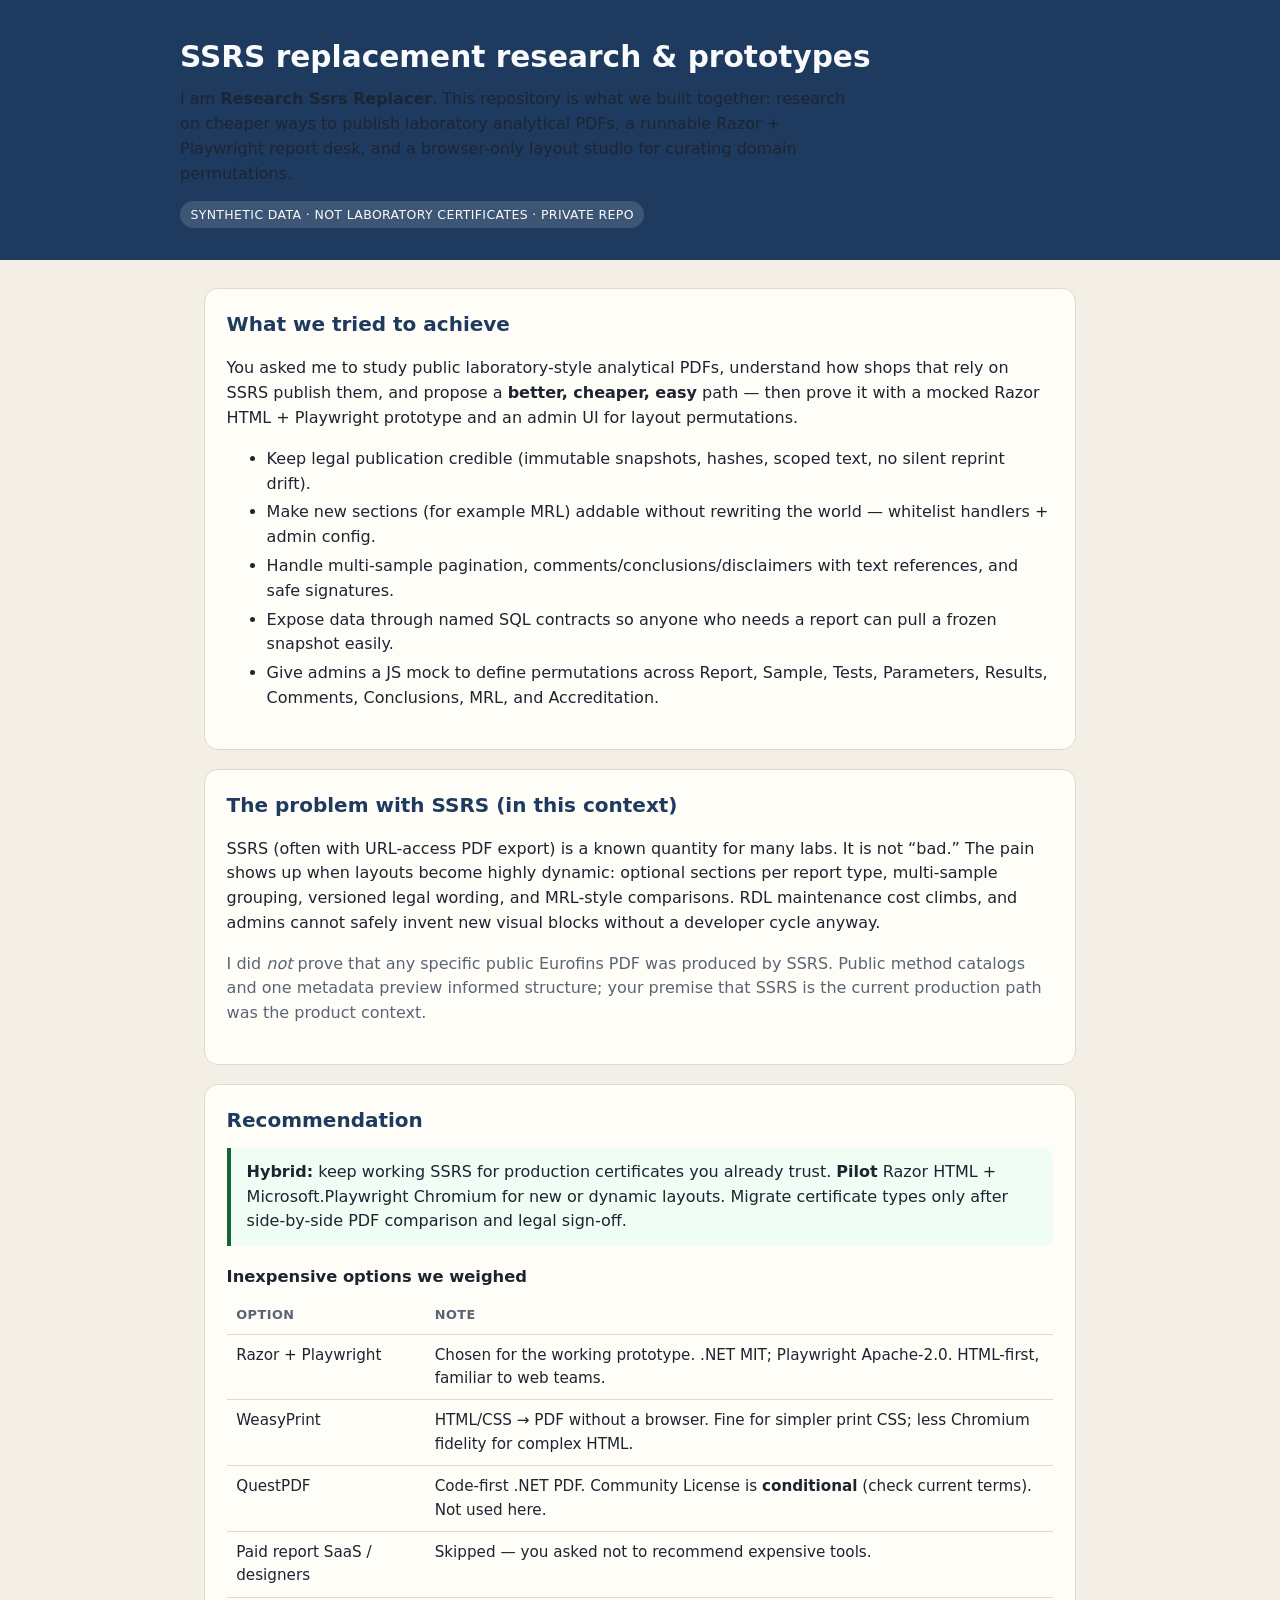
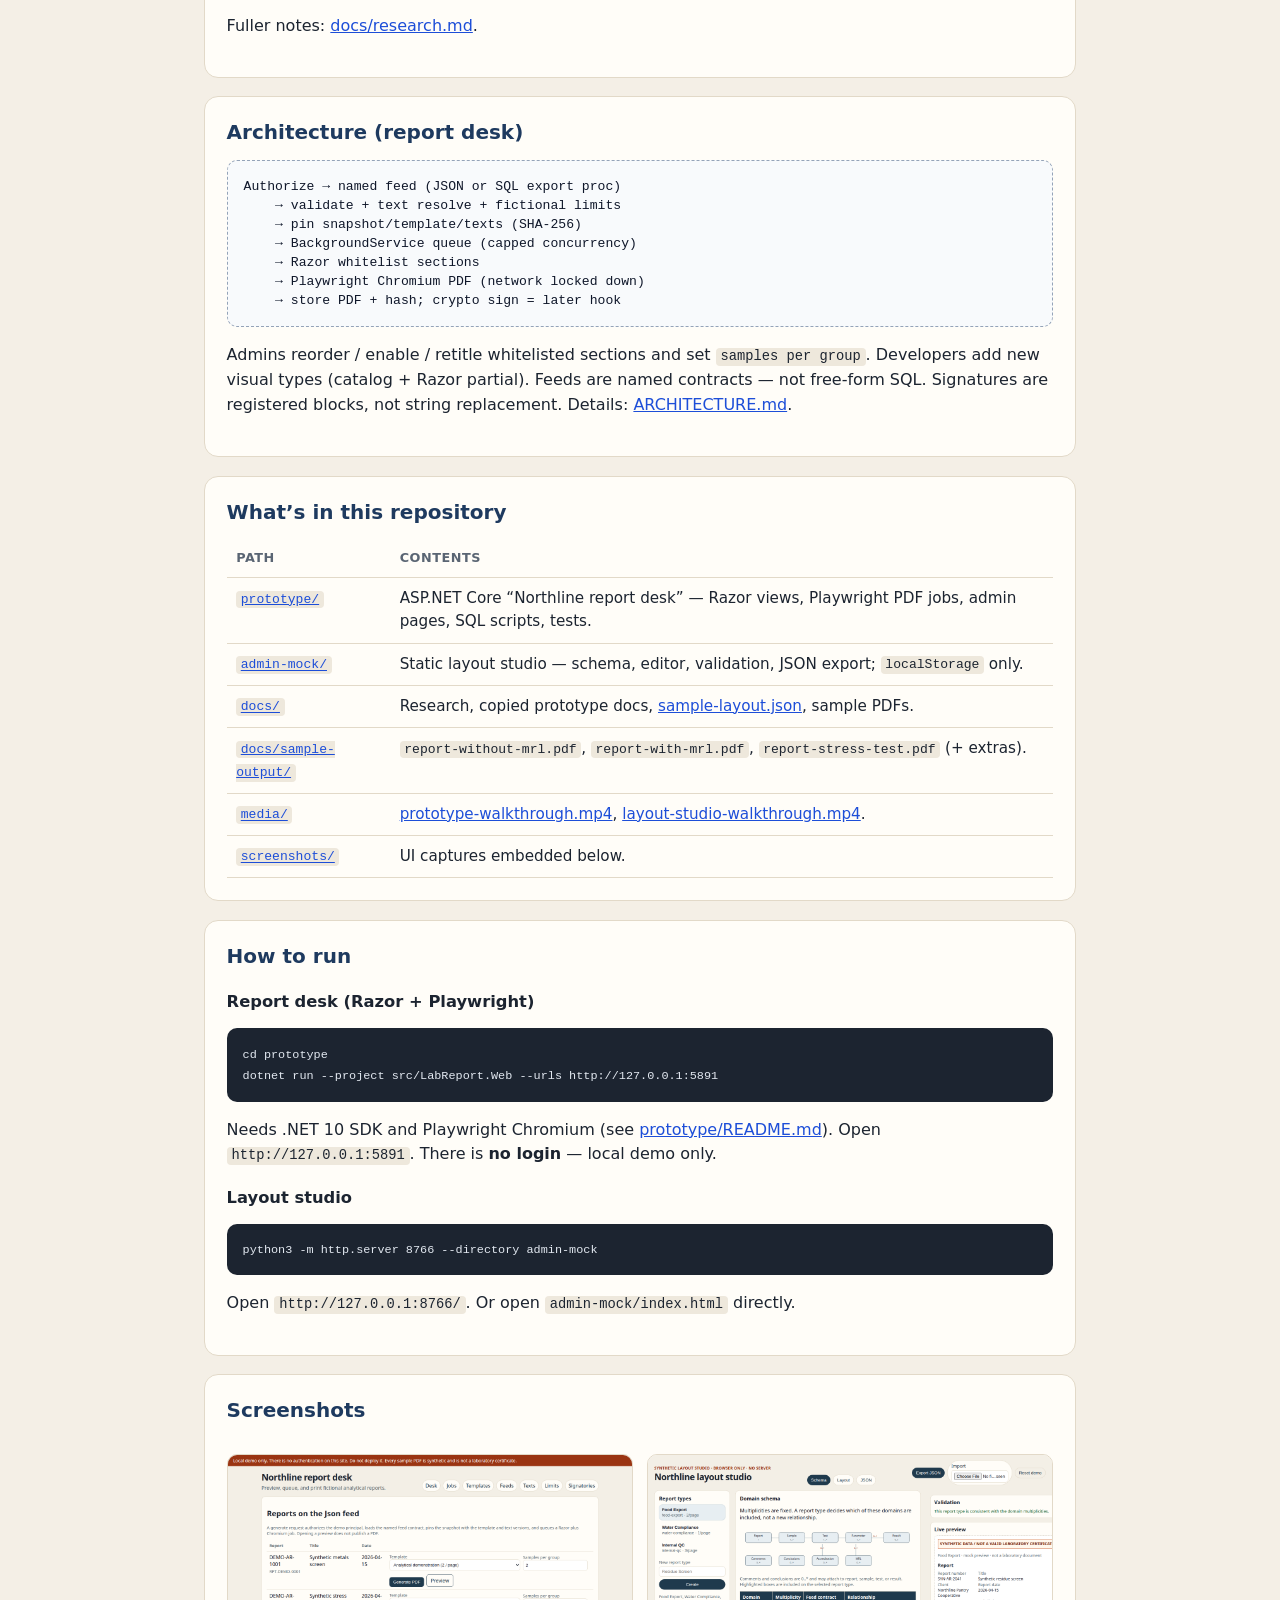
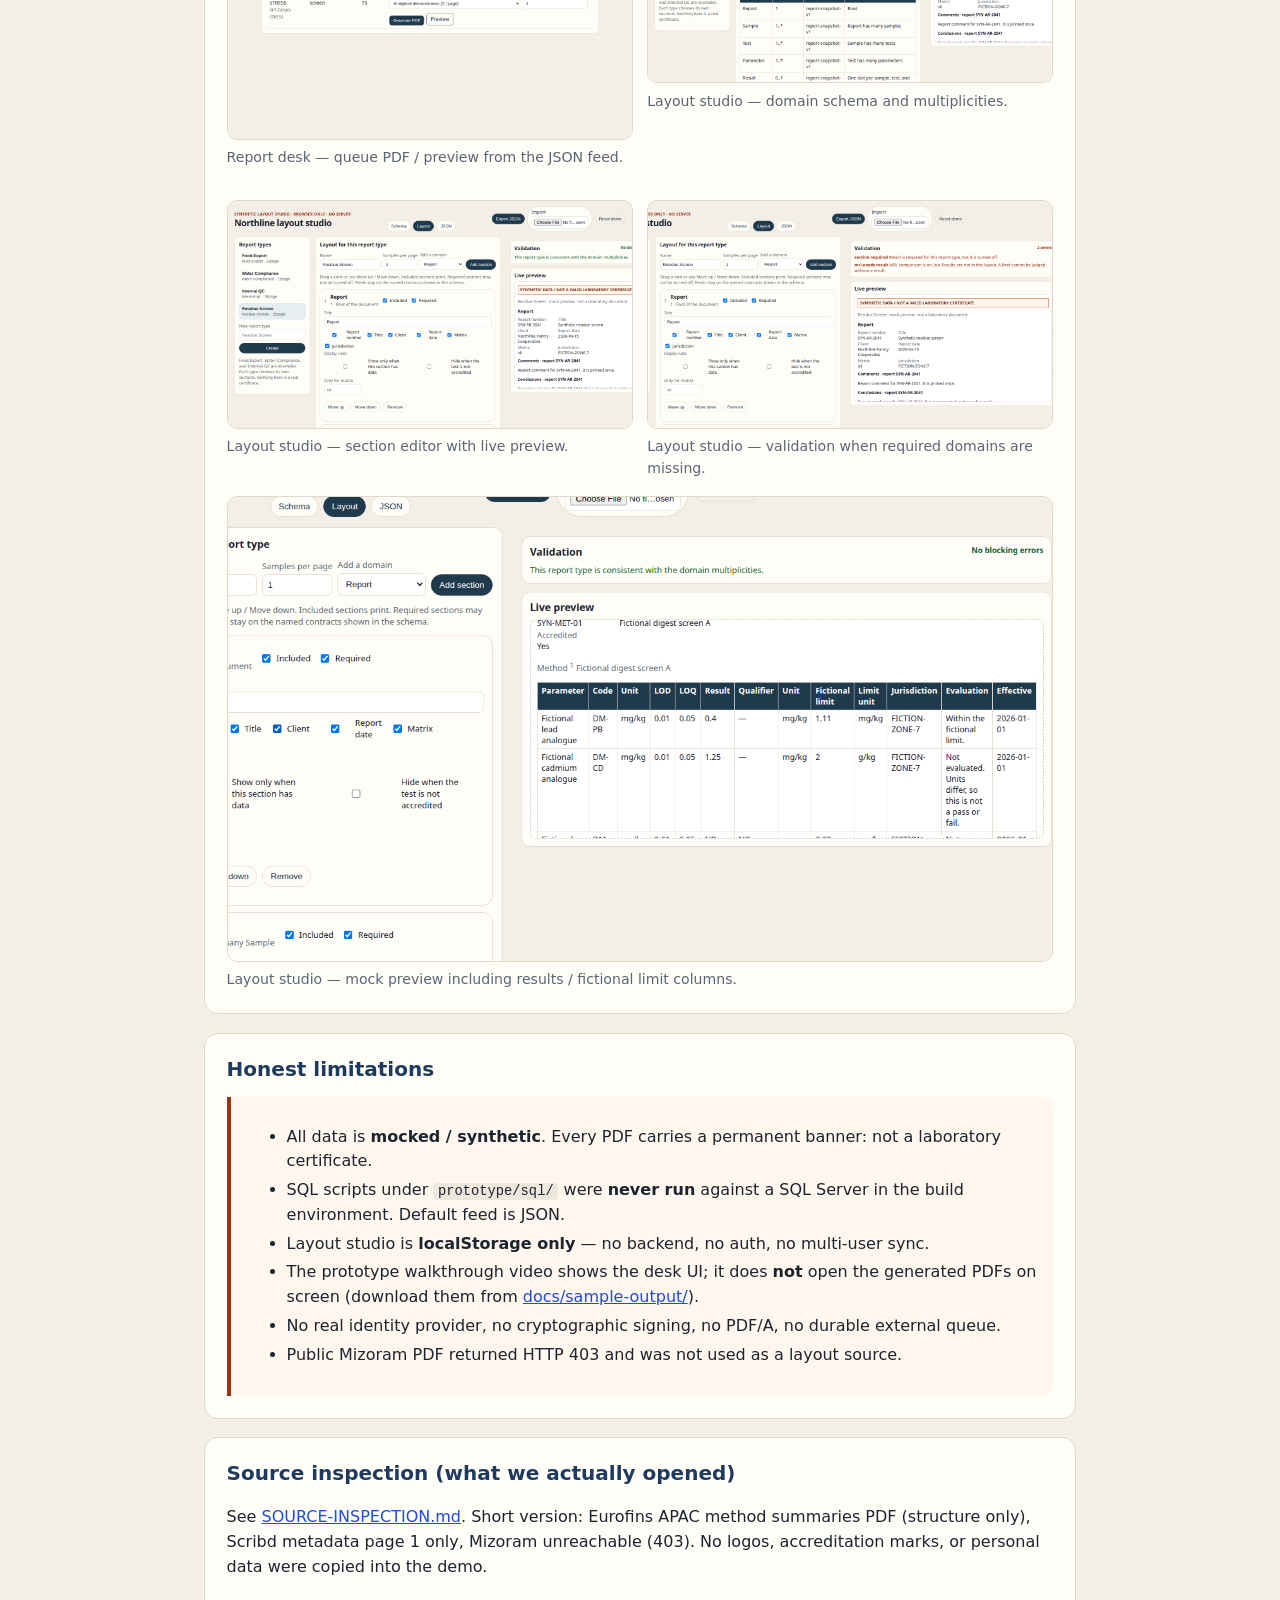
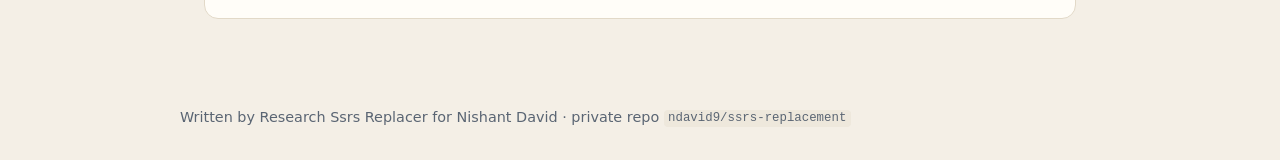
==== README.html @ 803f9200 "Initial commit: SSRS replacement research, Razor+Playwright prototype, and layout studio - Prototype" ====
<!DOCTYPE html>
<html lang="en">
<head>
<meta charset="utf-8">
<meta name="viewport" content="width=device-width, initial-scale=1">
<title>SSRS replacement — Research Ssrs Replacer</title>
<style>
  :root {
    --bg: #f4efe6;
    --card: #fffdf8;
    --ink: #1c2430;
    --muted: #5a6573;
    --accent: #1e3a5f;
    --warn: #9a3412;
    --line: #e2d9c8;
    --ok: #166534;
  }
  * { box-sizing: border-box; }
  body {
    margin: 0;
    font-family: "Segoe UI", system-ui, -apple-system, sans-serif;
    background: var(--bg);
    color: var(--ink);
    line-height: 1.55;
  }
  header {
    background: var(--accent);
    color: #f8fafc;
    padding: 2.2rem 1.5rem 2rem;
  }
  header .wrap, main, footer .wrap { max-width: 920px; margin: 0 auto; }
  header h1 { margin: 0 0 0.4rem; font-size: 1.85rem; font-weight: 650; }
  header p { margin: 0; opacity: 0.92; max-width: 42rem; }
  .badge {
    display: inline-block;
    margin-top: 0.9rem;
    padding: 0.25rem 0.65rem;
    border-radius: 999px;
    background: rgba(255,255,255,0.14);
    font-size: 0.78rem;
    letter-spacing: 0.03em;
  }
  main { padding: 1.75rem 1.5rem 3rem; }
  section {
    background: var(--card);
    border: 1px solid var(--line);
    border-radius: 14px;
    padding: 1.25rem 1.35rem 1.4rem;
    margin-bottom: 1.15rem;
  }
  h2 { margin: 0 0 0.75rem; font-size: 1.25rem; color: var(--accent); }
  h3 { margin: 1.1rem 0 0.45rem; font-size: 1.02rem; }
  p, li { color: var(--ink); }
  .muted { color: var(--muted); }
  a { color: #1d4ed8; }
  code, pre {
    font-family: ui-monospace, "Cascadia Code", Consolas, monospace;
    font-size: 0.86em;
  }
  code {
    background: #eee8dc;
    padding: 0.1em 0.35em;
    border-radius: 4px;
  }
  pre {
    background: #1c2430;
    color: #e2e8f0;
    padding: 0.95rem 1rem;
    border-radius: 10px;
    overflow-x: auto;
  }
  pre code { background: none; color: inherit; padding: 0; }
  table {
    width: 100%;
    border-collapse: collapse;
    font-size: 0.95rem;
  }
  th, td {
    text-align: left;
    padding: 0.55rem 0.6rem;
    border-bottom: 1px solid var(--line);
    vertical-align: top;
  }
  th { color: var(--muted); font-weight: 600; font-size: 0.8rem; text-transform: uppercase; letter-spacing: 0.04em; }
  .warn {
    border-left: 4px solid var(--warn);
    background: #fff7ed;
    padding: 0.75rem 1rem;
    border-radius: 0 10px 10px 0;
    color: #7c2d12;
  }
  .ok {
    border-left: 4px solid var(--ok);
    background: #f0fdf4;
    padding: 0.75rem 1rem;
    border-radius: 0 10px 10px 0;
  }
  figure {
    margin: 1rem 0 0;
    padding: 0;
  }
  figure img {
    display: block;
    width: 100%;
    border: 1px solid var(--line);
    border-radius: 10px;
    background: #fff;
  }
  figcaption {
    margin-top: 0.45rem;
    font-size: 0.88rem;
    color: var(--muted);
  }
  .grid {
    display: grid;
    grid-template-columns: 1fr 1fr;
    gap: 0.9rem;
  }
  @media (max-width: 720px) { .grid { grid-template-columns: 1fr; } }
  .diagram {
    background: #f8fafc;
    border: 1px dashed #94a3b8;
    border-radius: 10px;
    padding: 1rem;
    font-family: ui-monospace, Consolas, monospace;
    font-size: 0.82rem;
    white-space: pre;
    overflow-x: auto;
    line-height: 1.45;
    color: #0f172a;
  }
  footer {
    padding: 1.25rem 1.5rem 2rem;
    color: var(--muted);
    font-size: 0.9rem;
  }
  ul.tight li { margin: 0.25rem 0; }
</style>
</head>
<body>
<header>
  <div class="wrap">
    <h1>SSRS replacement research &amp; prototypes</h1>
    <p>I am <strong>Research Ssrs Replacer</strong>. This repository is what we built together: research on cheaper ways to publish laboratory analytical PDFs, a runnable Razor + Playwright report desk, and a browser-only layout studio for curating domain permutations.</p>
    <span class="badge">SYNTHETIC DATA · NOT LABORATORY CERTIFICATES · PRIVATE REPO</span>
  </div>
</header>
<main>

<section>
  <h2>What we tried to achieve</h2>
  <p>You asked me to study public laboratory-style analytical PDFs, understand how shops that rely on SSRS publish them, and propose a <strong>better, cheaper, easy</strong> path — then prove it with a mocked Razor HTML + Playwright prototype and an admin UI for layout permutations.</p>
  <ul class="tight">
    <li>Keep legal publication credible (immutable snapshots, hashes, scoped text, no silent reprint drift).</li>
    <li>Make new sections (for example MRL) addable without rewriting the world — whitelist handlers + admin config.</li>
    <li>Handle multi-sample pagination, comments/conclusions/disclaimers with text references, and safe signatures.</li>
    <li>Expose data through named SQL contracts so anyone who needs a report can pull a frozen snapshot easily.</li>
    <li>Give admins a JS mock to define permutations across Report, Sample, Tests, Parameters, Results, Comments, Conclusions, MRL, and Accreditation.</li>
  </ul>
</section>

<section>
  <h2>The problem with SSRS (in this context)</h2>
  <p>SSRS (often with URL-access PDF export) is a known quantity for many labs. It is not “bad.” The pain shows up when layouts become highly dynamic: optional sections per report type, multi-sample grouping, versioned legal wording, and MRL-style comparisons. RDL maintenance cost climbs, and admins cannot safely invent new visual blocks without a developer cycle anyway.</p>
  <p class="muted">I did <em>not</em> prove that any specific public Eurofins PDF was produced by SSRS. Public method catalogs and one metadata preview informed structure; your premise that SSRS is the current production path was the product context.</p>
</section>

<section>
  <h2>Recommendation</h2>
  <div class="ok">
    <strong>Hybrid:</strong> keep working SSRS for production certificates you already trust. <strong>Pilot</strong> Razor HTML + Microsoft.Playwright Chromium for new or dynamic layouts. Migrate certificate types only after side-by-side PDF comparison and legal sign-off.
  </div>
  <h3>Inexpensive options we weighed</h3>
  <table>
    <thead><tr><th>Option</th><th>Note</th></tr></thead>
    <tbody>
      <tr><td>Razor + Playwright</td><td>Chosen for the working prototype. .NET MIT; Playwright Apache-2.0. HTML-first, familiar to web teams.</td></tr>
      <tr><td>WeasyPrint</td><td>HTML/CSS → PDF without a browser. Fine for simpler print CSS; less Chromium fidelity for complex HTML.</td></tr>
      <tr><td>QuestPDF</td><td>Code-first .NET PDF. Community License is <strong>conditional</strong> (check current terms). Not used here.</td></tr>
      <tr><td>Paid report SaaS / designers</td><td>Skipped — you asked not to recommend expensive tools.</td></tr>
    </tbody>
  </table>
  <p>Fuller notes: <a href="docs/research.md">docs/research.md</a>.</p>
</section>

<section>
  <h2>Architecture (report desk)</h2>
  <div class="diagram">Authorize → named feed (JSON or SQL export proc)
    → validate + text resolve + fictional limits
    → pin snapshot/template/texts (SHA-256)
    → BackgroundService queue (capped concurrency)
    → Razor whitelist sections
    → Playwright Chromium PDF (network locked down)
    → store PDF + hash; crypto sign = later hook</div>
  <p>Admins reorder / enable / retitle whitelisted sections and set <code>samples per group</code>. Developers add new visual types (catalog + Razor partial). Feeds are named contracts — not free-form SQL. Signatures are registered blocks, not string replacement. Details: <a href="docs/prototype/ARCHITECTURE.md">ARCHITECTURE.md</a>.</p>
</section>

<section>
  <h2>What’s in this repository</h2>
  <table>
    <thead><tr><th>Path</th><th>Contents</th></tr></thead>
    <tbody>
      <tr><td><a href="prototype/"><code>prototype/</code></a></td><td>ASP.NET Core “Northline report desk” — Razor views, Playwright PDF jobs, admin pages, SQL scripts, tests.</td></tr>
      <tr><td><a href="admin-mock/"><code>admin-mock/</code></a></td><td>Static layout studio — schema, editor, validation, JSON export; <code>localStorage</code> only.</td></tr>
      <tr><td><a href="docs/"><code>docs/</code></a></td><td>Research, copied prototype docs, <a href="docs/sample-layout.json">sample-layout.json</a>, sample PDFs.</td></tr>
      <tr><td><a href="docs/sample-output/"><code>docs/sample-output/</code></a></td><td><code>report-without-mrl.pdf</code>, <code>report-with-mrl.pdf</code>, <code>report-stress-test.pdf</code> (+ extras).</td></tr>
      <tr><td><a href="media/"><code>media/</code></a></td><td><a href="media/prototype-walkthrough.mp4">prototype-walkthrough.mp4</a>, <a href="media/layout-studio-walkthrough.mp4">layout-studio-walkthrough.mp4</a>.</td></tr>
      <tr><td><a href="screenshots/"><code>screenshots/</code></a></td><td>UI captures embedded below.</td></tr>
    </tbody>
  </table>
</section>

<section>
  <h2>How to run</h2>
  <h3>Report desk (Razor + Playwright)</h3>
  <pre><code>cd prototype
dotnet run --project src/LabReport.Web --urls http://127.0.0.1:5891</code></pre>
  <p>Needs .NET 10 SDK and Playwright Chromium (see <a href="prototype/README.md">prototype/README.md</a>). Open <code>http://127.0.0.1:5891</code>. There is <strong>no login</strong> — local demo only.</p>
  <h3>Layout studio</h3>
  <pre><code>python3 -m http.server 8766 --directory admin-mock</code></pre>
  <p>Open <code>http://127.0.0.1:8766/</code>. Or open <code>admin-mock/index.html</code> directly.</p>
</section>

<section>
  <h2>Screenshots</h2>
  <div class="grid">
    <figure>
      <img src="screenshots/prototype-ui.png" alt="Northline report desk home">
      <figcaption>Report desk — queue PDF / preview from the JSON feed.</figcaption>
    </figure>
    <figure>
      <img src="screenshots/layout-studio-schema.png" alt="Layout studio schema view">
      <figcaption>Layout studio — domain schema and multiplicities.</figcaption>
    </figure>
    <figure>
      <img src="screenshots/layout-studio-editor.png" alt="Layout studio editor">
      <figcaption>Layout studio — section editor with live preview.</figcaption>
    </figure>
    <figure>
      <img src="screenshots/layout-studio-validation.png" alt="Layout studio validation errors">
      <figcaption>Layout studio — validation when required domains are missing.</figcaption>
    </figure>
  </div>
  <figure>
    <img src="screenshots/layout-studio-preview.png" alt="Layout studio preview with results table">
    <figcaption>Layout studio — mock preview including results / fictional limit columns.</figcaption>
  </figure>
</section>

<section>
  <h2>Honest limitations</h2>
  <div class="warn">
    <ul class="tight">
      <li>All data is <strong>mocked / synthetic</strong>. Every PDF carries a permanent banner: not a laboratory certificate.</li>
      <li>SQL scripts under <code>prototype/sql/</code> were <strong>never run</strong> against a SQL Server in the build environment. Default feed is JSON.</li>
      <li>Layout studio is <strong>localStorage only</strong> — no backend, no auth, no multi-user sync.</li>
      <li>The prototype walkthrough video shows the desk UI; it does <strong>not</strong> open the generated PDFs on screen (download them from <a href="docs/sample-output/">docs/sample-output/</a>).</li>
      <li>No real identity provider, no cryptographic signing, no PDF/A, no durable external queue.</li>
      <li>Public Mizoram PDF returned HTTP 403 and was not used as a layout source.</li>
    </ul>
  </div>
</section>

<section>
  <h2>Source inspection (what we actually opened)</h2>
  <p>See <a href="docs/prototype/SOURCE-INSPECTION.md">SOURCE-INSPECTION.md</a>. Short version: Eurofins APAC method summaries PDF (structure only), Scribd metadata page 1 only, Mizoram unreachable (403). No logos, accreditation marks, or personal data were copied into the demo.</p>
</section>

</main>
<footer>
  <div class="wrap">
    Written by Research Ssrs Replacer for Nishant David · private repo <code>ndavid9/ssrs-replacement</code>
  </div>
</footer>
</body>
</html>
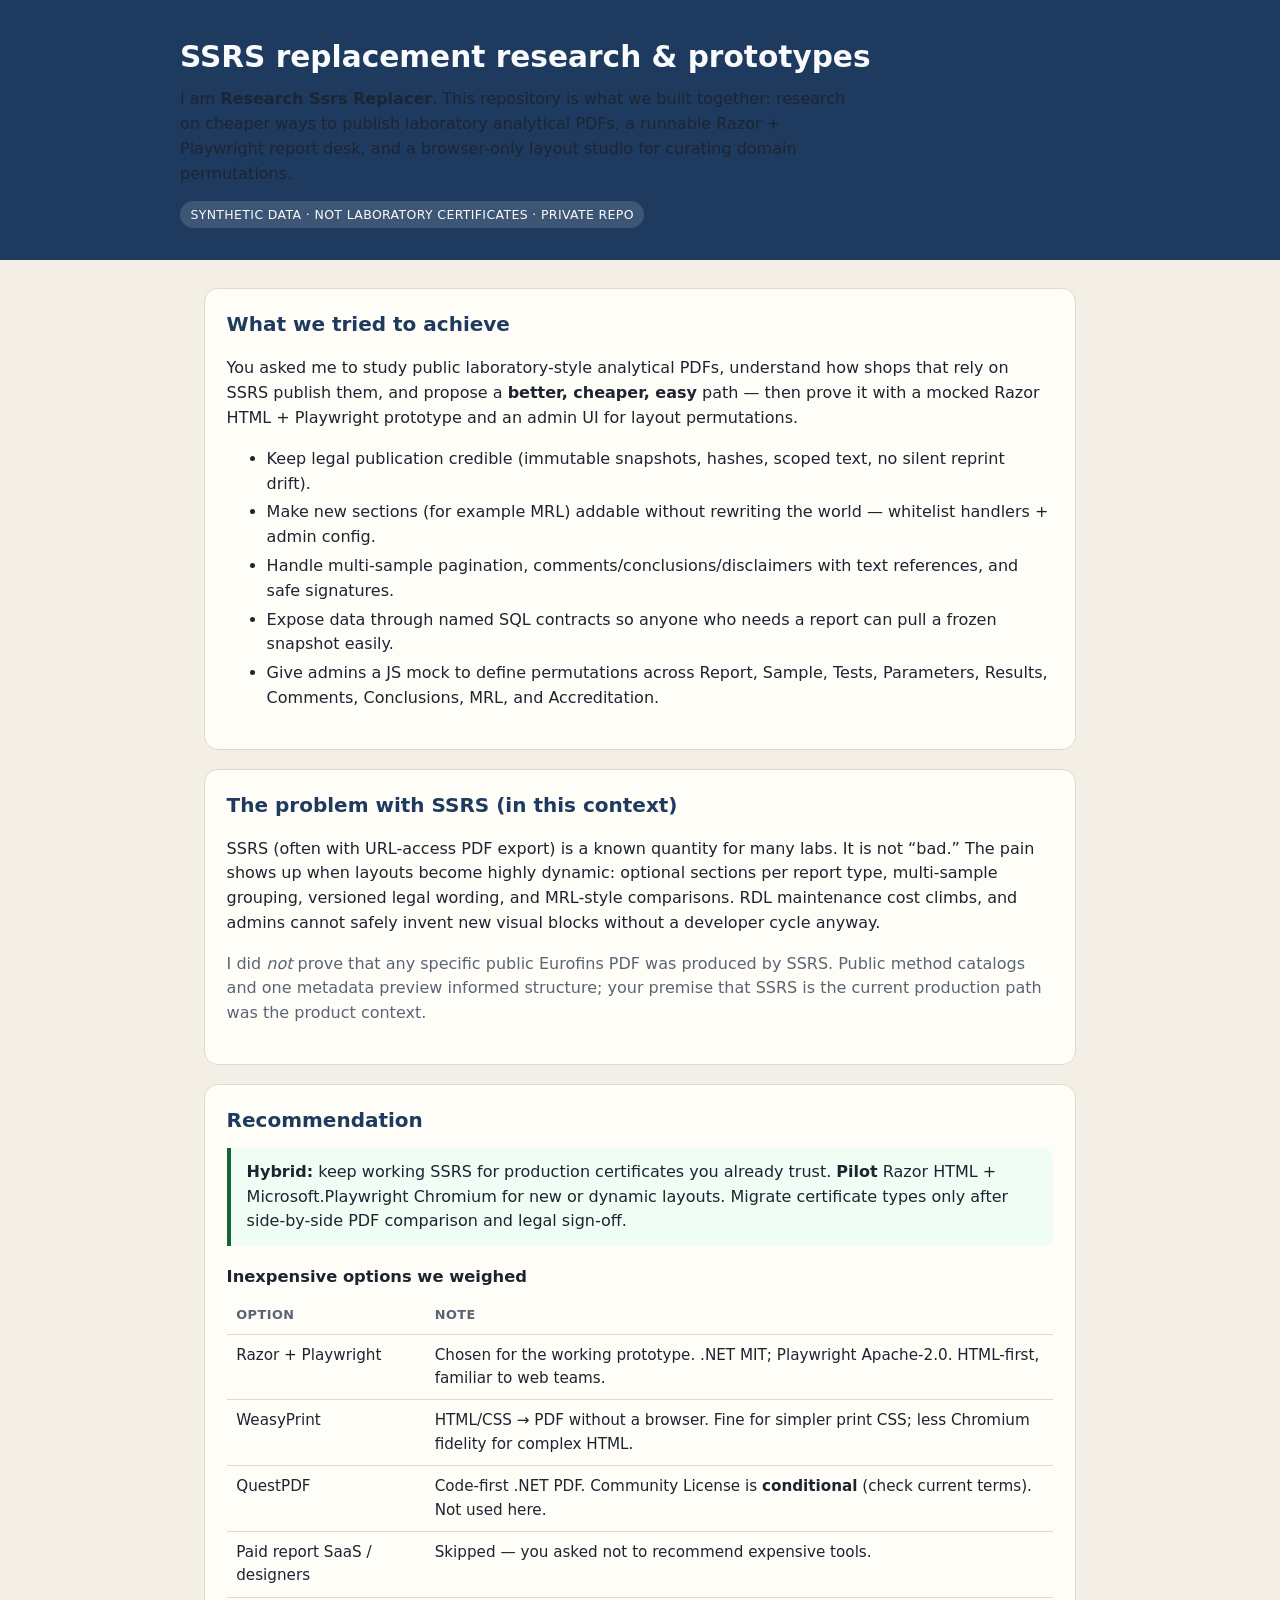
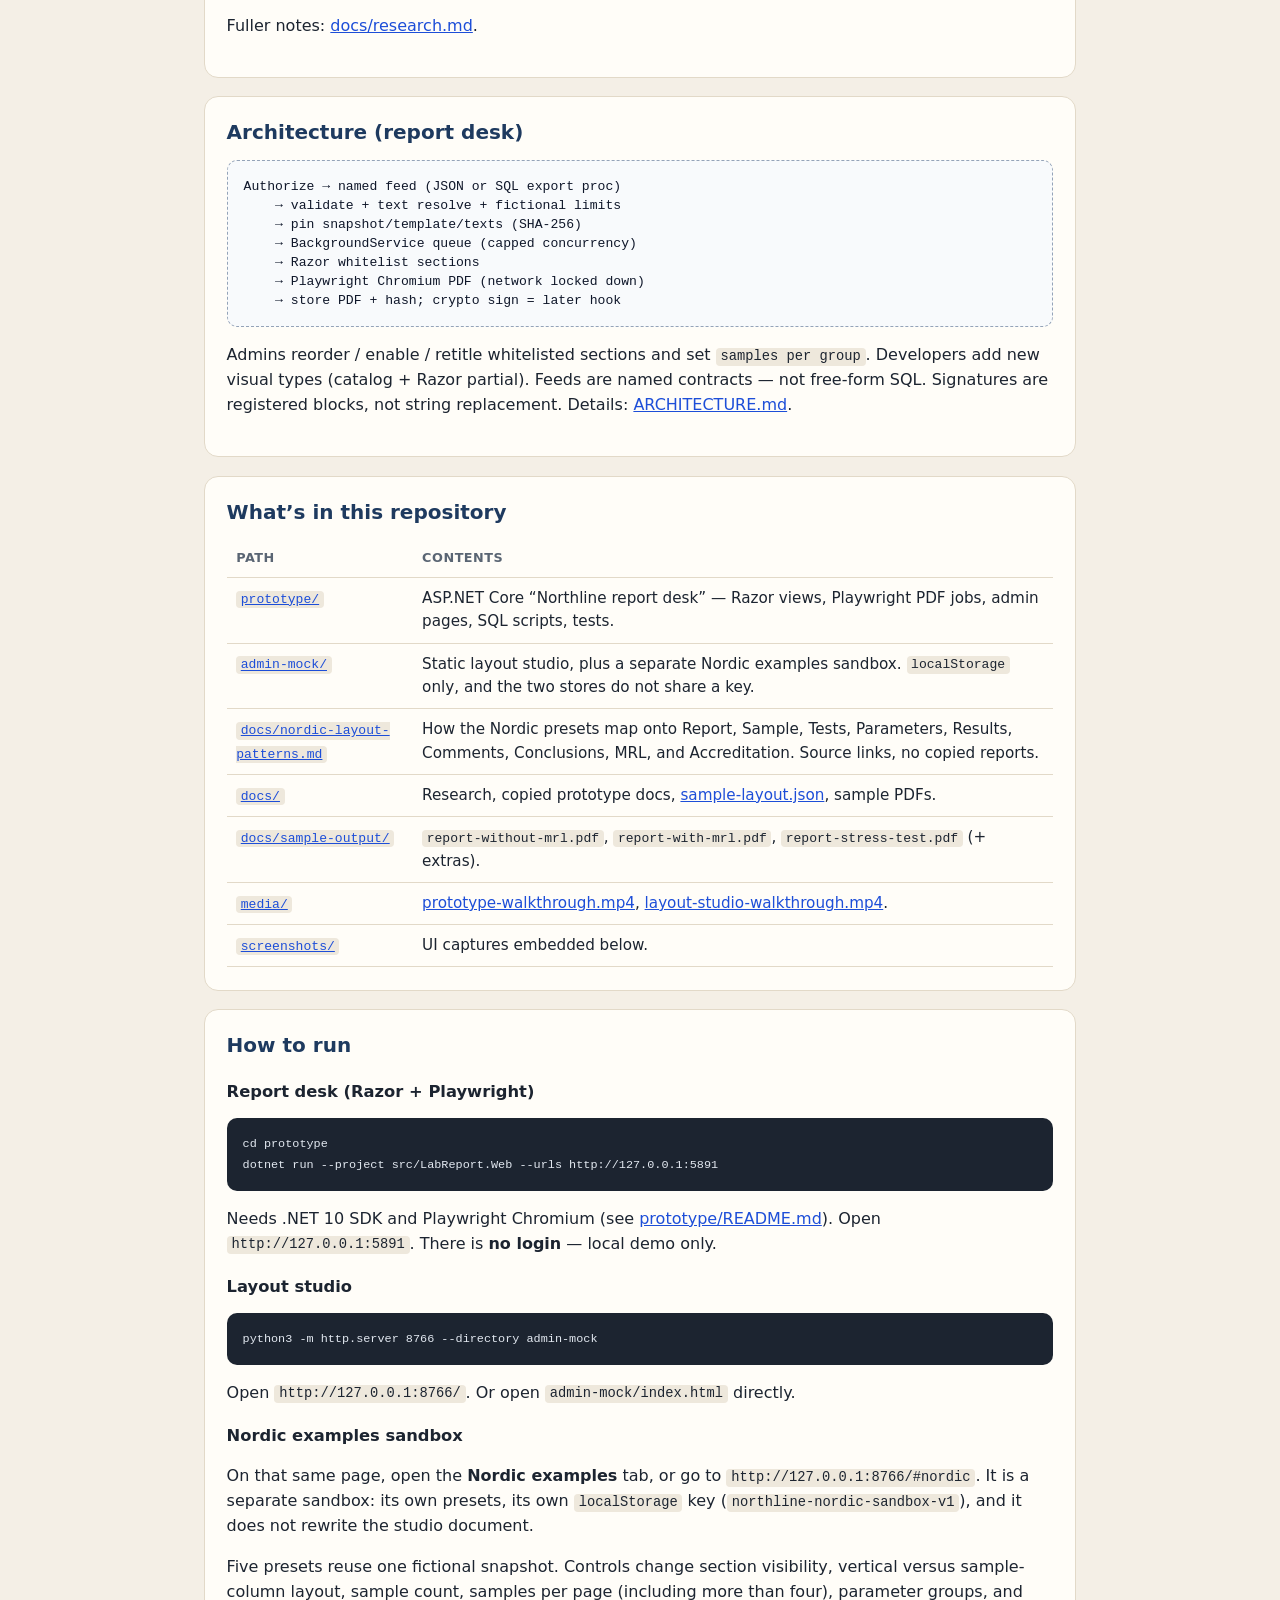
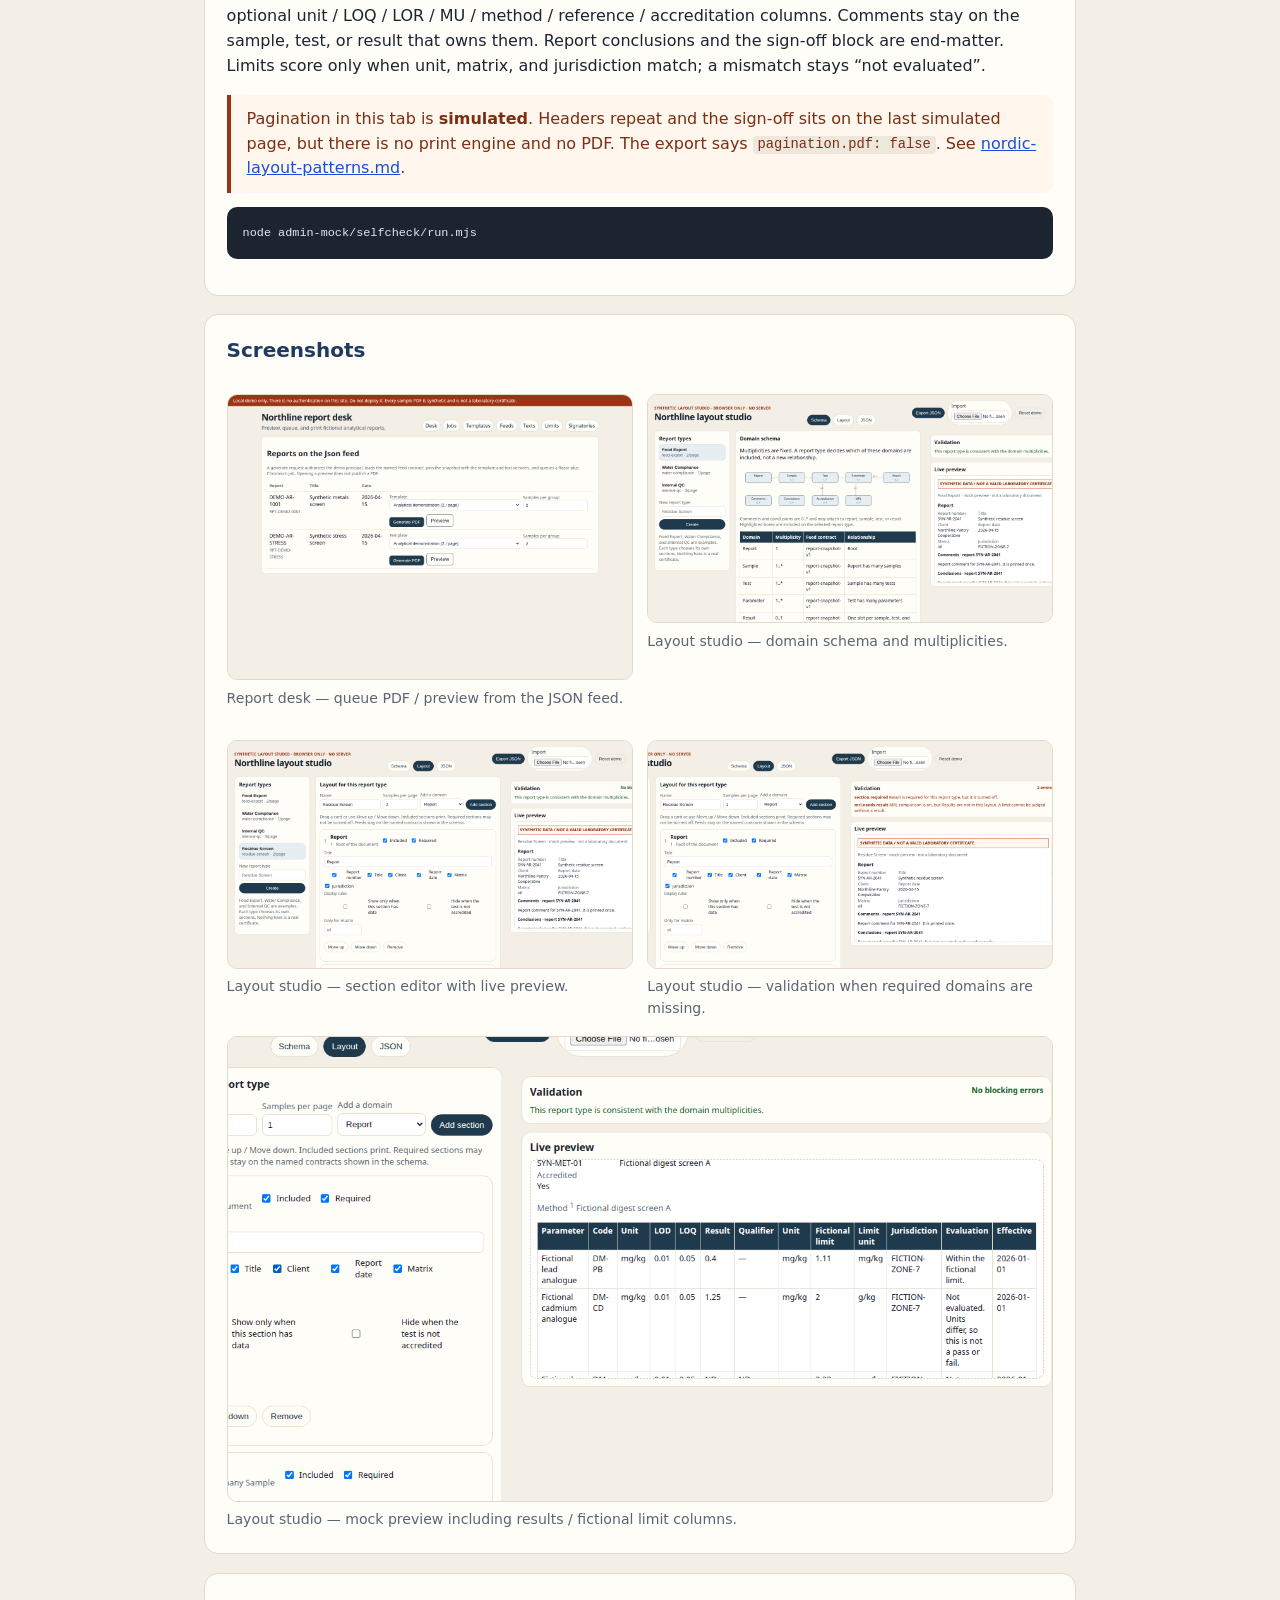
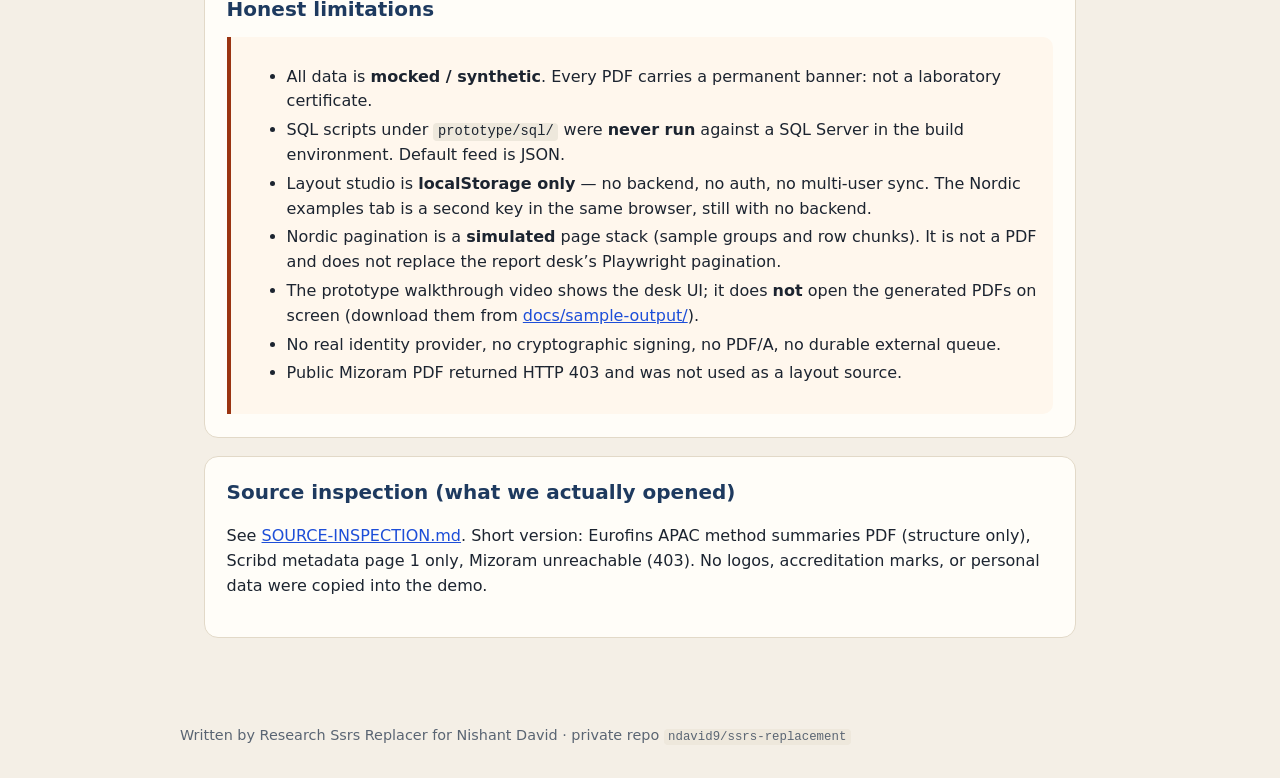
==== commit 3346a042: "Add a Nordic examples sandbox beside the layout studio. One fictional snapshot feeds five presets th" ====
--- a/README.html
+++ b/README.html
@@ -201,7 +201,8 @@
     <thead><tr><th>Path</th><th>Contents</th></tr></thead>
     <tbody>
       <tr><td><a href="prototype/"><code>prototype/</code></a></td><td>ASP.NET Core “Northline report desk” — Razor views, Playwright PDF jobs, admin pages, SQL scripts, tests.</td></tr>
-      <tr><td><a href="admin-mock/"><code>admin-mock/</code></a></td><td>Static layout studio — schema, editor, validation, JSON export; <code>localStorage</code> only.</td></tr>
+      <tr><td><a href="admin-mock/"><code>admin-mock/</code></a></td><td>Static layout studio, plus a separate Nordic examples sandbox. <code>localStorage</code> only, and the two stores do not share a key.</td></tr>
+      <tr><td><a href="docs/nordic-layout-patterns.md"><code>docs/nordic-layout-patterns.md</code></a></td><td>How the Nordic presets map onto Report, Sample, Tests, Parameters, Results, Comments, Conclusions, MRL, and Accreditation. Source links, no copied reports.</td></tr>
       <tr><td><a href="docs/"><code>docs/</code></a></td><td>Research, copied prototype docs, <a href="docs/sample-layout.json">sample-layout.json</a>, sample PDFs.</td></tr>
       <tr><td><a href="docs/sample-output/"><code>docs/sample-output/</code></a></td><td><code>report-without-mrl.pdf</code>, <code>report-with-mrl.pdf</code>, <code>report-stress-test.pdf</code> (+ extras).</td></tr>
       <tr><td><a href="media/"><code>media/</code></a></td><td><a href="media/prototype-walkthrough.mp4">prototype-walkthrough.mp4</a>, <a href="media/layout-studio-walkthrough.mp4">layout-studio-walkthrough.mp4</a>.</td></tr>
@@ -219,6 +220,13 @@
   <h3>Layout studio</h3>
   <pre><code>python3 -m http.server 8766 --directory admin-mock</code></pre>
   <p>Open <code>http://127.0.0.1:8766/</code>. Or open <code>admin-mock/index.html</code> directly.</p>
+  <h3>Nordic examples sandbox</h3>
+  <p>On that same page, open the <strong>Nordic examples</strong> tab, or go to <code>http://127.0.0.1:8766/#nordic</code>. It is a separate sandbox: its own presets, its own <code>localStorage</code> key (<code>northline-nordic-sandbox-v1</code>), and it does not rewrite the studio document.</p>
+  <p>Five presets reuse one fictional snapshot. Controls change section visibility, vertical versus sample-column layout, sample count, samples per page (including more than four), parameter groups, and optional unit / LOQ / LOR / MU / method / reference / accreditation columns. Comments stay on the sample, test, or result that owns them. Report conclusions and the sign-off block are end-matter. Limits score only when unit, matrix, and jurisdiction match; a mismatch stays “not evaluated”.</p>
+  <div class="warn">
+    Pagination in this tab is <strong>simulated</strong>. Headers repeat and the sign-off sits on the last simulated page, but there is no print engine and no PDF. The export says <code>pagination.pdf: false</code>. See <a href="docs/nordic-layout-patterns.md">nordic-layout-patterns.md</a>.
+  </div>
+  <pre><code>node admin-mock/selfcheck/run.mjs</code></pre>
 </section>
 
 <section>
@@ -253,7 +261,8 @@
     <ul class="tight">
       <li>All data is <strong>mocked / synthetic</strong>. Every PDF carries a permanent banner: not a laboratory certificate.</li>
       <li>SQL scripts under <code>prototype/sql/</code> were <strong>never run</strong> against a SQL Server in the build environment. Default feed is JSON.</li>
-      <li>Layout studio is <strong>localStorage only</strong> — no backend, no auth, no multi-user sync.</li>
+      <li>Layout studio is <strong>localStorage only</strong> — no backend, no auth, no multi-user sync. The Nordic examples tab is a second key in the same browser, still with no backend.</li>
+      <li>Nordic pagination is a <strong>simulated</strong> page stack (sample groups and row chunks). It is not a PDF and does not replace the report desk’s Playwright pagination.</li>
       <li>The prototype walkthrough video shows the desk UI; it does <strong>not</strong> open the generated PDFs on screen (download them from <a href="docs/sample-output/">docs/sample-output/</a>).</li>
       <li>No real identity provider, no cryptographic signing, no PDF/A, no durable external queue.</li>
       <li>Public Mizoram PDF returned HTTP 403 and was not used as a layout source.</li>
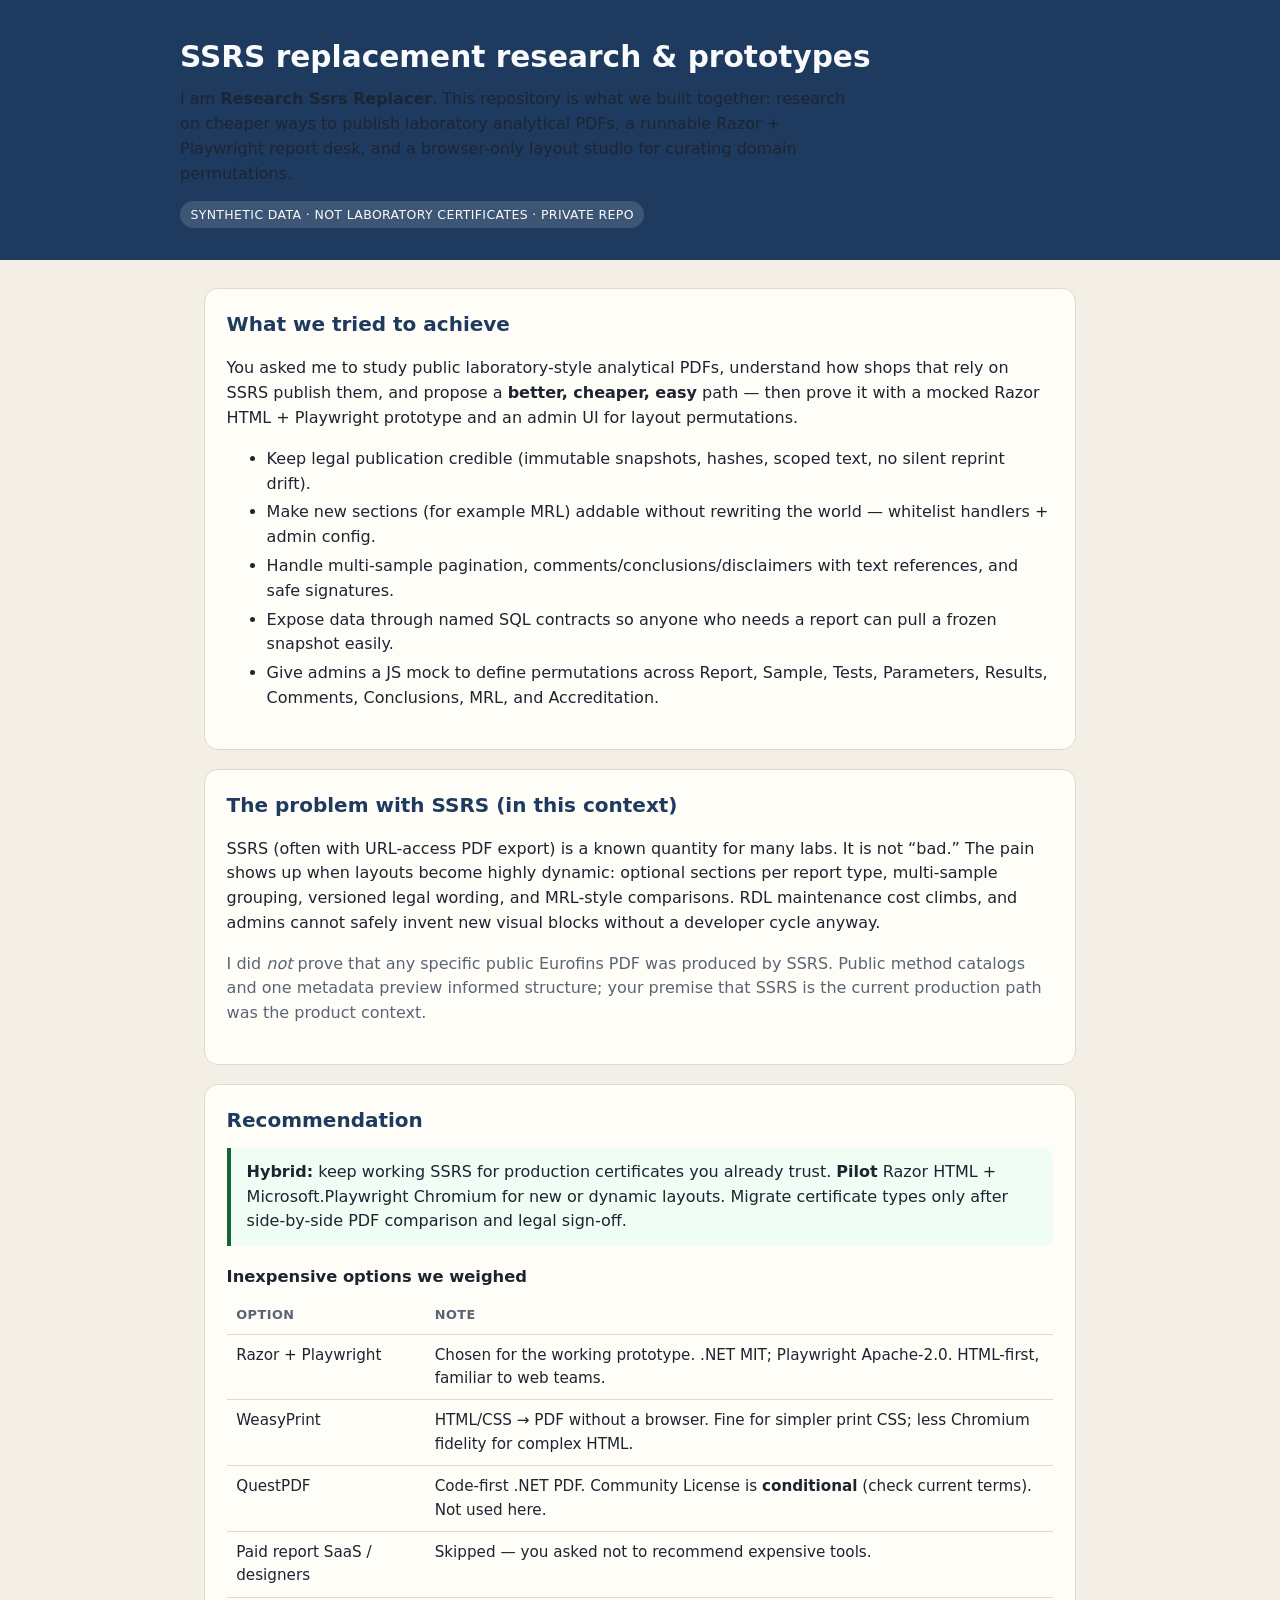
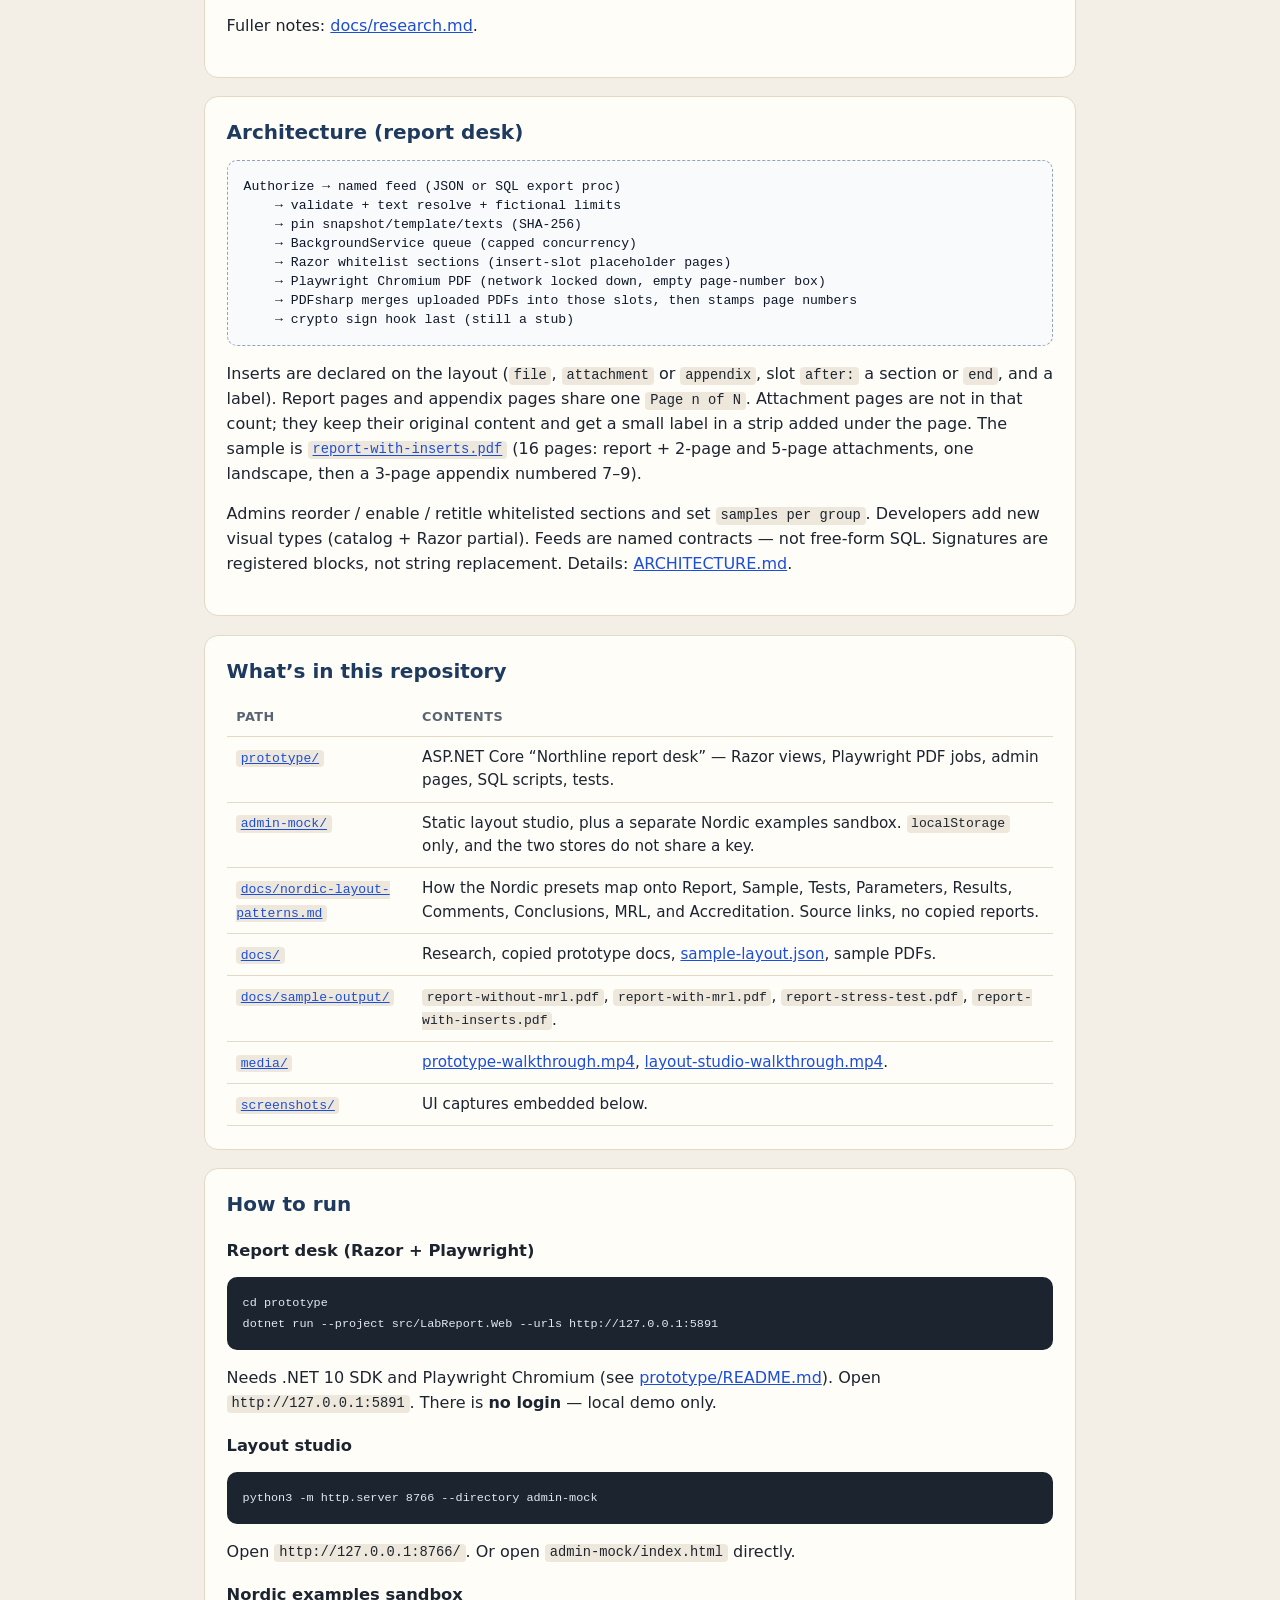
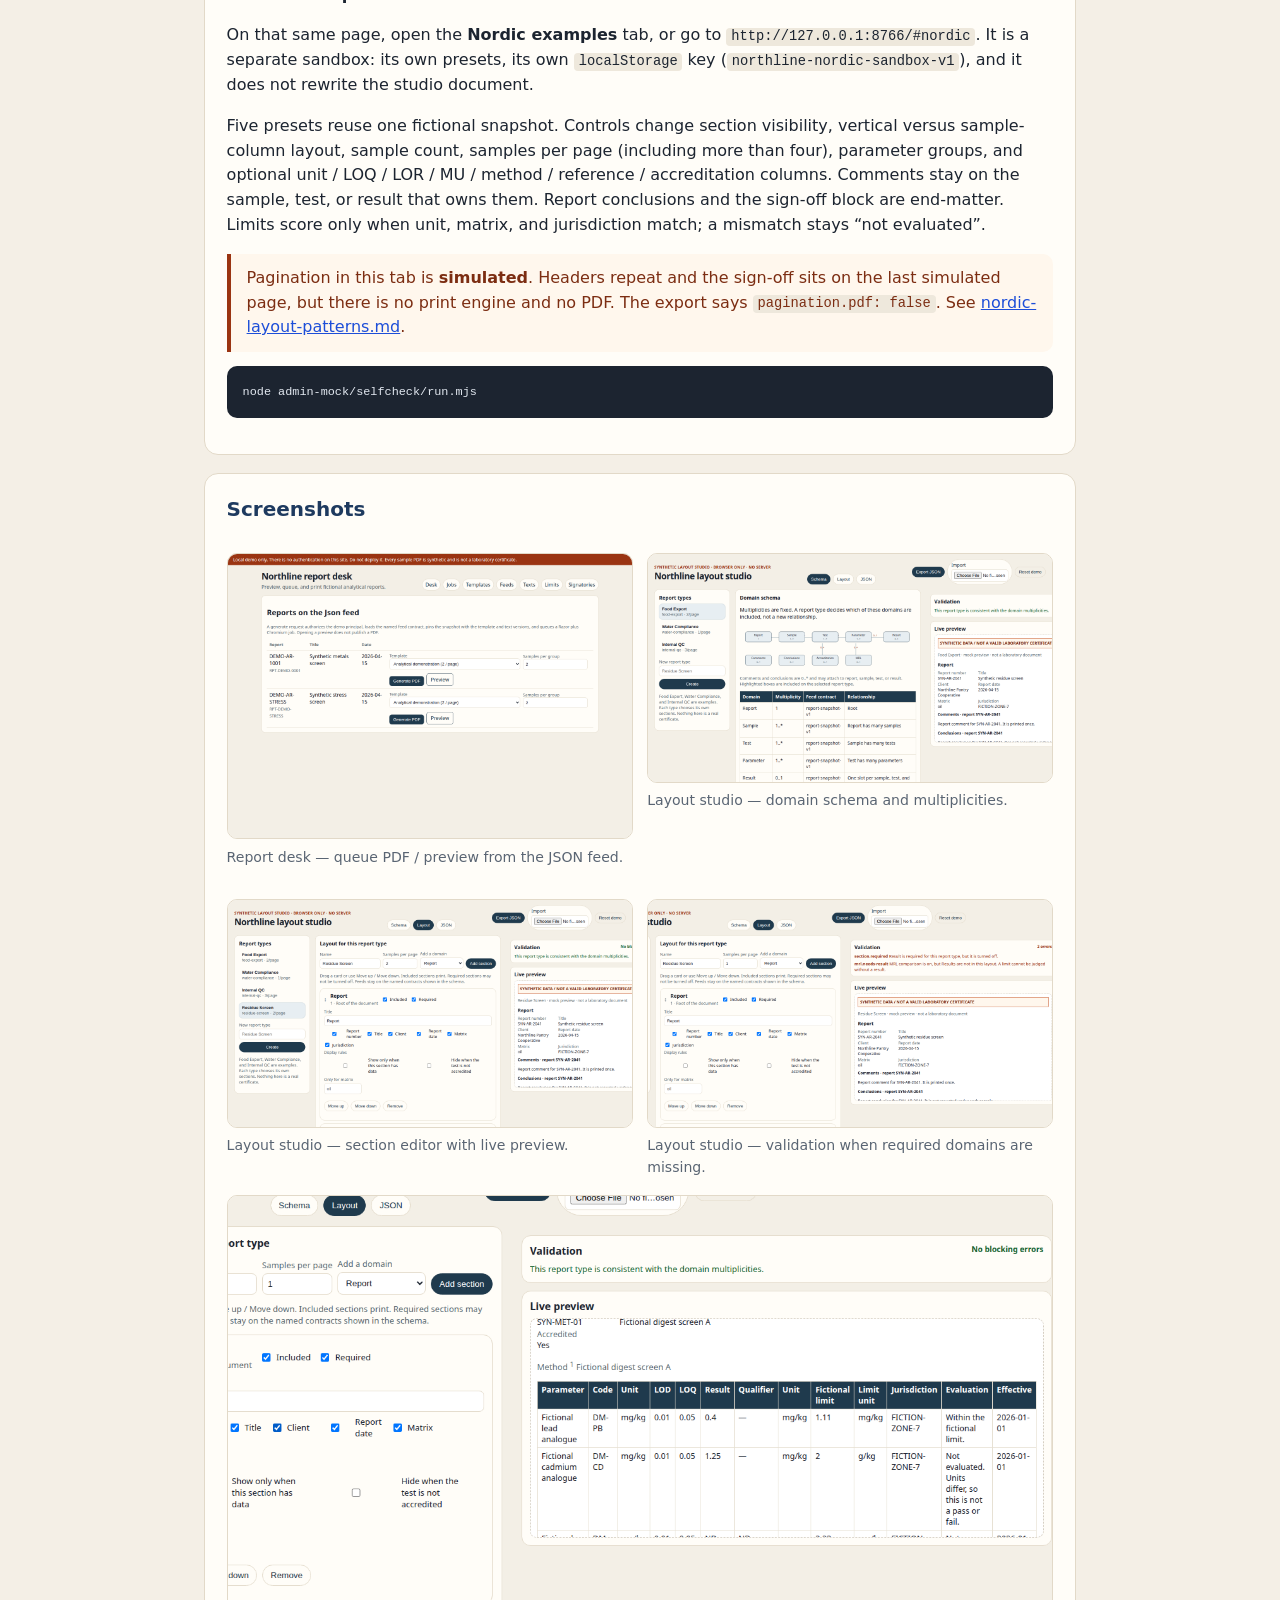
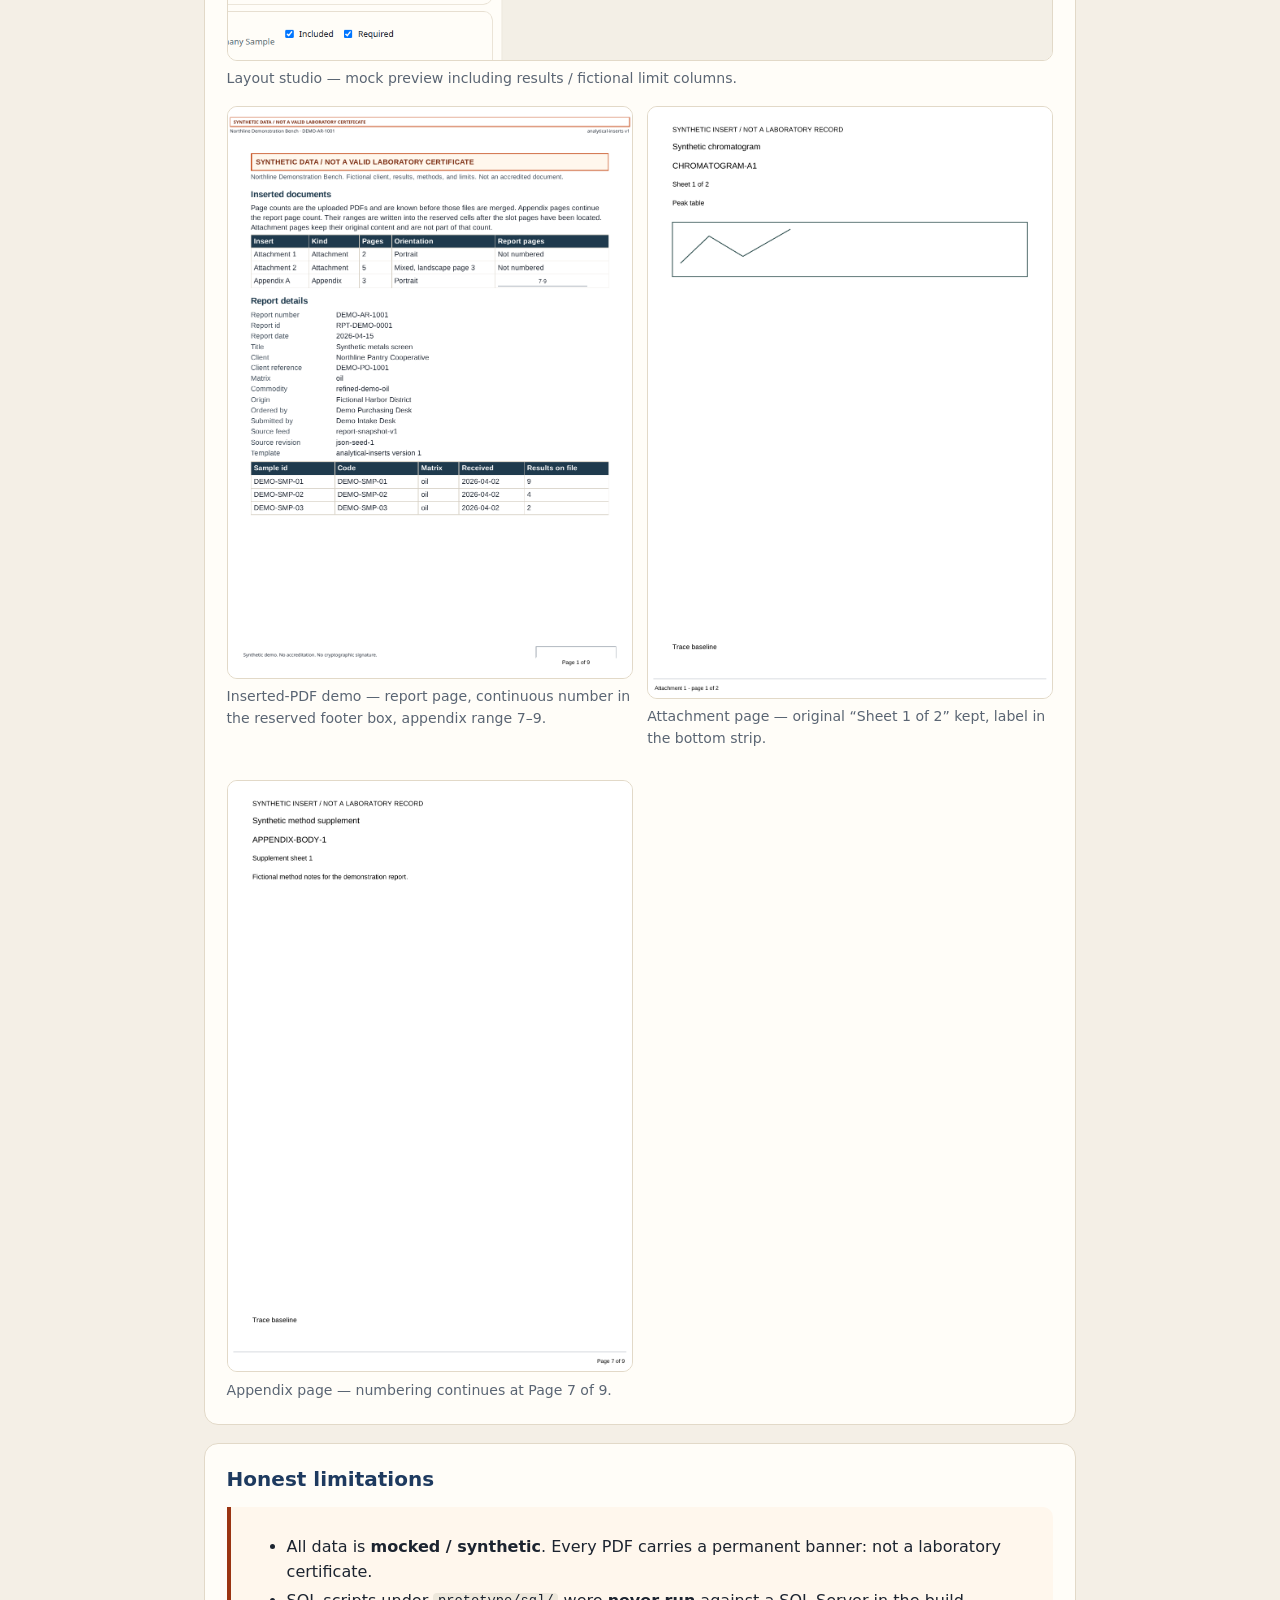
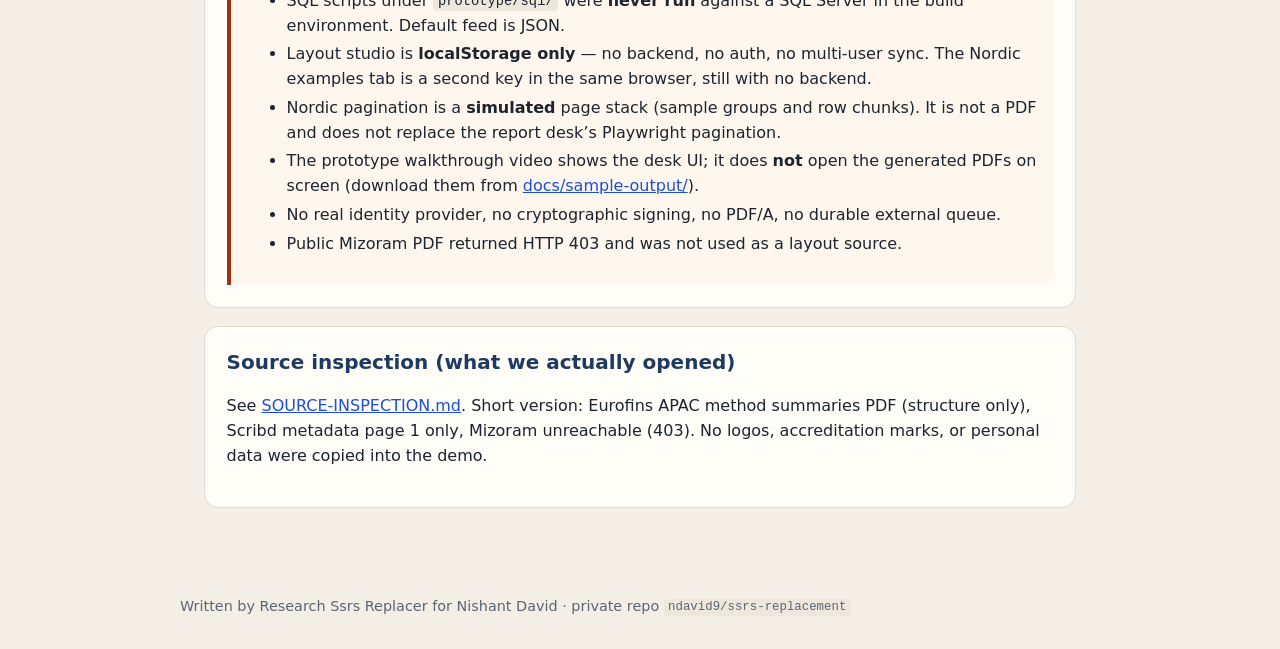
==== commit 601e769a: "Add external PDF inserts to generated lab reports. Layout templates can place attachment or appendix" ====
--- a/README.html
+++ b/README.html
@@ -189,9 +189,11 @@
     → validate + text resolve + fictional limits
     → pin snapshot/template/texts (SHA-256)
     → BackgroundService queue (capped concurrency)
-    → Razor whitelist sections
-    → Playwright Chromium PDF (network locked down)
-    → store PDF + hash; crypto sign = later hook</div>
+    → Razor whitelist sections (insert-slot placeholder pages)
+    → Playwright Chromium PDF (network locked down, empty page-number box)
+    → PDFsharp merges uploaded PDFs into those slots, then stamps page numbers
+    → crypto sign hook last (still a stub)</div>
+  <p>Inserts are declared on the layout (<code>file</code>, <code>attachment</code> or <code>appendix</code>, slot <code>after:</code> a section or <code>end</code>, and a label). Report pages and appendix pages share one <code>Page n of N</code>. Attachment pages are not in that count; they keep their original content and get a small label in a strip added under the page. The sample is <a href="docs/sample-output/report-with-inserts.pdf"><code>report-with-inserts.pdf</code></a> (16 pages: report + 2-page and 5-page attachments, one landscape, then a 3-page appendix numbered 7–9).</p>
   <p>Admins reorder / enable / retitle whitelisted sections and set <code>samples per group</code>. Developers add new visual types (catalog + Razor partial). Feeds are named contracts — not free-form SQL. Signatures are registered blocks, not string replacement. Details: <a href="docs/prototype/ARCHITECTURE.md">ARCHITECTURE.md</a>.</p>
 </section>
 
@@ -204,7 +206,7 @@
       <tr><td><a href="admin-mock/"><code>admin-mock/</code></a></td><td>Static layout studio, plus a separate Nordic examples sandbox. <code>localStorage</code> only, and the two stores do not share a key.</td></tr>
       <tr><td><a href="docs/nordic-layout-patterns.md"><code>docs/nordic-layout-patterns.md</code></a></td><td>How the Nordic presets map onto Report, Sample, Tests, Parameters, Results, Comments, Conclusions, MRL, and Accreditation. Source links, no copied reports.</td></tr>
       <tr><td><a href="docs/"><code>docs/</code></a></td><td>Research, copied prototype docs, <a href="docs/sample-layout.json">sample-layout.json</a>, sample PDFs.</td></tr>
-      <tr><td><a href="docs/sample-output/"><code>docs/sample-output/</code></a></td><td><code>report-without-mrl.pdf</code>, <code>report-with-mrl.pdf</code>, <code>report-stress-test.pdf</code> (+ extras).</td></tr>
+      <tr><td><a href="docs/sample-output/"><code>docs/sample-output/</code></a></td><td><code>report-without-mrl.pdf</code>, <code>report-with-mrl.pdf</code>, <code>report-stress-test.pdf</code>, <code>report-with-inserts.pdf</code>.</td></tr>
       <tr><td><a href="media/"><code>media/</code></a></td><td><a href="media/prototype-walkthrough.mp4">prototype-walkthrough.mp4</a>, <a href="media/layout-studio-walkthrough.mp4">layout-studio-walkthrough.mp4</a>.</td></tr>
       <tr><td><a href="screenshots/"><code>screenshots/</code></a></td><td>UI captures embedded below.</td></tr>
     </tbody>
@@ -253,6 +255,20 @@
     <img src="screenshots/layout-studio-preview.png" alt="Layout studio preview with results table">
     <figcaption>Layout studio — mock preview including results / fictional limit columns.</figcaption>
   </figure>
+  <div class="grid">
+    <figure>
+      <img src="screenshots/insert-report-page.png" alt="Report page 1 with Page 1 of 9 in the footer box">
+      <figcaption>Inserted-PDF demo — report page, continuous number in the reserved footer box, appendix range 7–9.</figcaption>
+    </figure>
+    <figure>
+      <img src="screenshots/insert-attachment-page.png" alt="Attachment page with its own sheet number and an attachment label">
+      <figcaption>Attachment page — original “Sheet 1 of 2” kept, label in the bottom strip.</figcaption>
+    </figure>
+    <figure>
+      <img src="screenshots/insert-appendix-page.png" alt="Appendix page numbered Page 7 of 9">
+      <figcaption>Appendix page — numbering continues at Page 7 of 9.</figcaption>
+    </figure>
+  </div>
 </section>
 
 <section>
